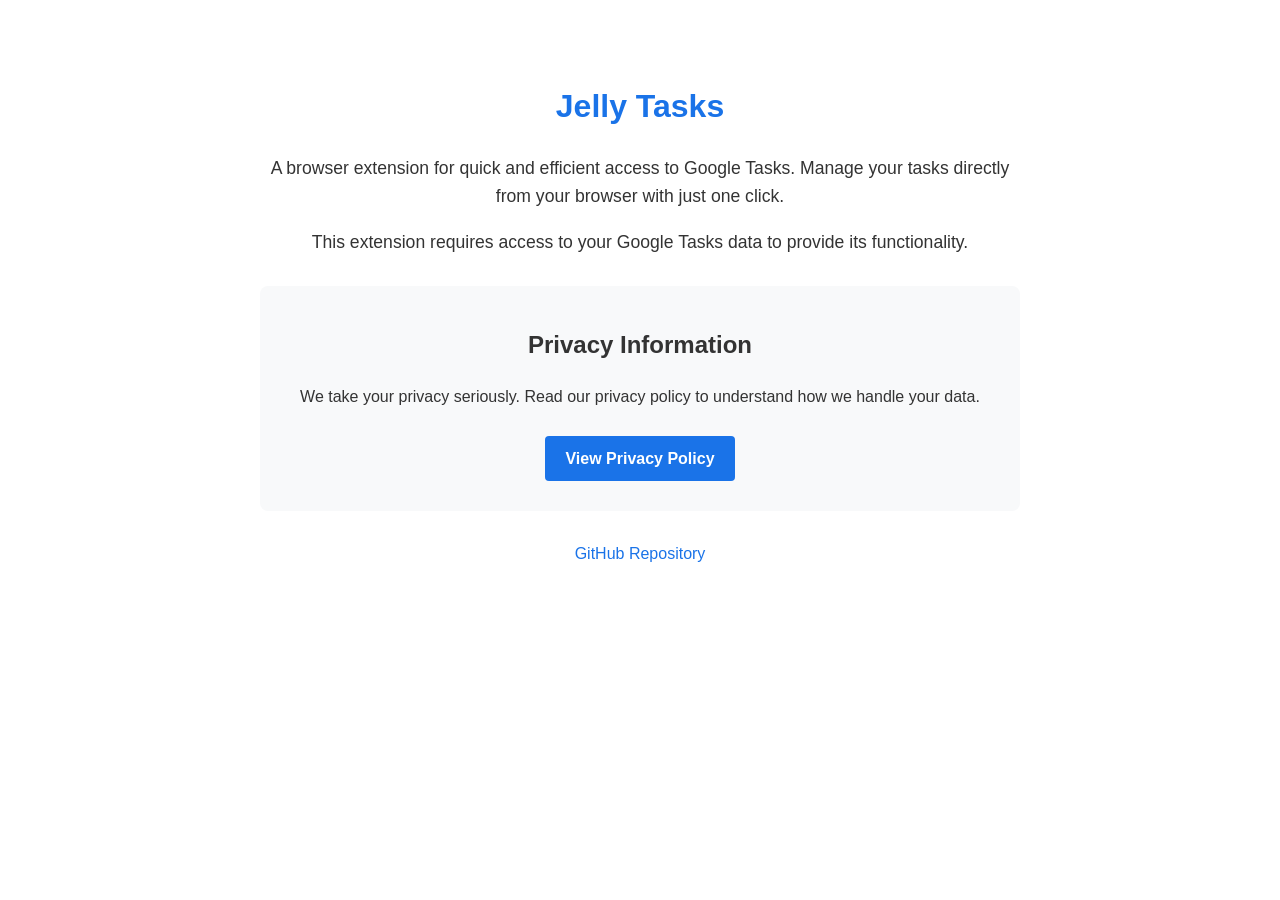
==== index.html @ 18787574 "Update homepage with more prominent privacy policy section" ====
<!DOCTYPE html>
<html lang="en">
<head>
    <meta charset="UTF-8">
    <meta name="viewport" content="width=device-width, initial-scale=1.0">
    <title>Jelly Tasks - Google Tasks Extension</title>
    <style>
        body {
            font-family: Arial, sans-serif;
            line-height: 1.6;
            max-width: 800px;
            margin: 0 auto;
            padding: 20px;
            color: #333;
        }
        .container {
            text-align: center;
            padding: 40px 20px;
        }
        h1 { color: #1a73e8; }
        .description {
            margin: 20px 0;
            font-size: 1.1em;
        }
        .privacy-section {
            margin: 30px 0;
            padding: 20px;
            background: #f8f9fa;
            border-radius: 8px;
        }
        .privacy-link {
            display: inline-block;
            margin: 10px 0;
            padding: 10px 20px;
            background: #1a73e8;
            color: white;
            text-decoration: none;
            border-radius: 4px;
            font-weight: bold;
        }
        .privacy-link:hover {
            background: #1557b0;
        }
        .other-links {
            margin-top: 30px;
        }
        .other-links a {
            color: #1a73e8;
            text-decoration: none;
            margin: 0 10px;
        }
        .other-links a:hover {
            text-decoration: underline;
        }
    </style>
</head>
<body>
    <div class="container">
        <h1>Jelly Tasks</h1>
        
        <div class="description">
            <p>A browser extension for quick and efficient access to Google Tasks. Manage your tasks directly from your browser with just one click.</p>
            <p>This extension requires access to your Google Tasks data to provide its functionality.</p>
        </div>

        <div class="privacy-section">
            <h2>Privacy Information</h2>
            <p>We take your privacy seriously. Read our privacy policy to understand how we handle your data.</p>
            <a href="privacy_policy.html" class="privacy-link">View Privacy Policy</a>
        </div>
        
        <div class="other-links">
            <a href="https://github.com/Russile/JellyTasks">GitHub Repository</a>
        </div>
    </div>
</body>
</html>
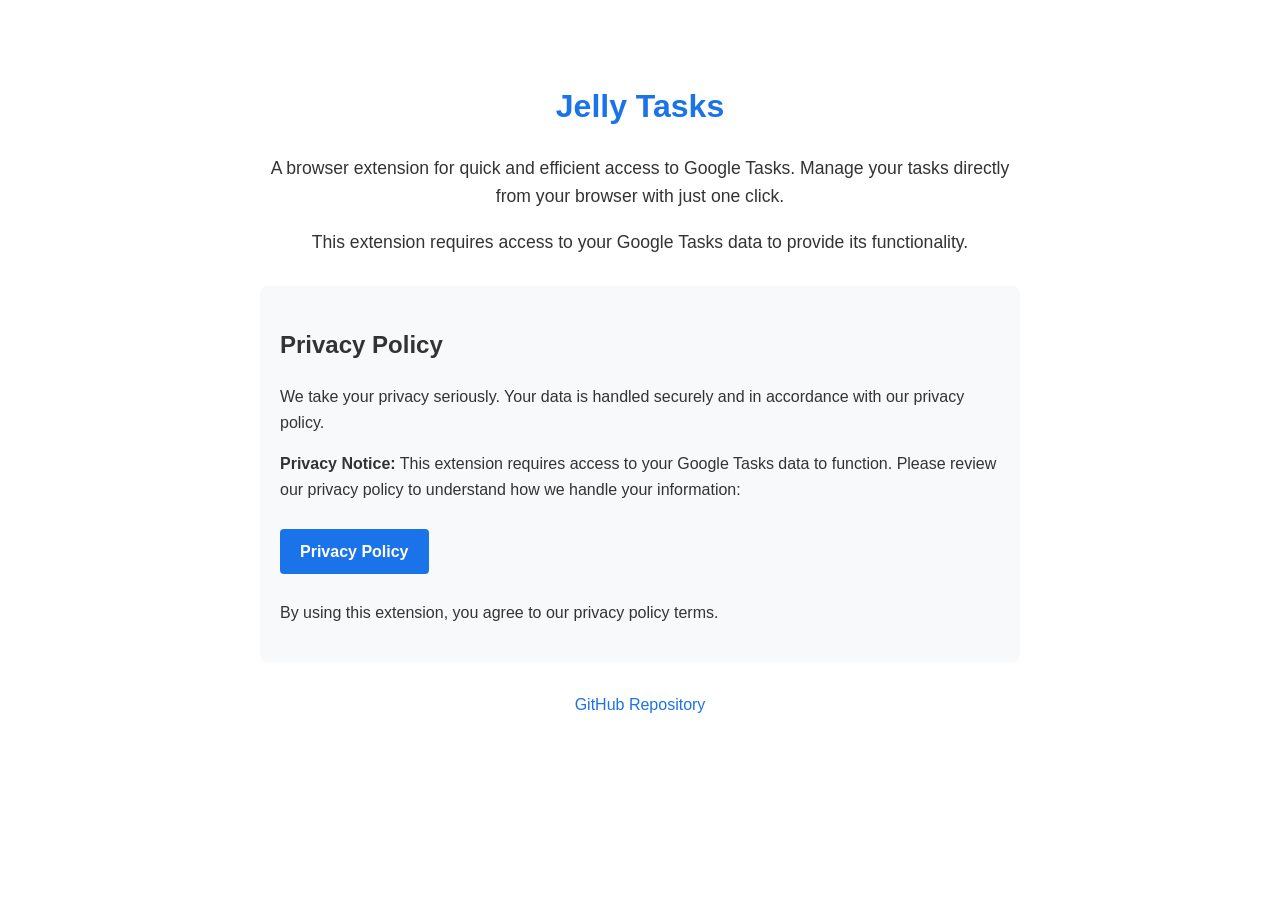
==== commit 3fd984aa: "Update privacy policy link to absolute URL and enhance privacy section" ====
--- a/index.html
+++ b/index.html
@@ -4,6 +4,8 @@
     <meta charset="UTF-8">
     <meta name="viewport" content="width=device-width, initial-scale=1.0">
     <title>Jelly Tasks - Google Tasks Extension</title>
+    <meta name="description" content="Quick access to Google Tasks with built-in privacy protection">
+    <link rel="canonical" href="https://russile.github.io/JellyTasks/" />
     <style>
         body {
             font-family: Arial, sans-serif;
@@ -27,13 +29,14 @@
             padding: 20px;
             background: #f8f9fa;
             border-radius: 8px;
+            text-align: left;
         }
         .privacy-link {
             display: inline-block;
             margin: 10px 0;
             padding: 10px 20px;
             background: #1a73e8;
-            color: white;
+            color: white !important;
             text-decoration: none;
             border-radius: 4px;
             font-weight: bold;
@@ -64,9 +67,13 @@
         </div>
 
         <div class="privacy-section">
-            <h2>Privacy Information</h2>
-            <p>We take your privacy seriously. Read our privacy policy to understand how we handle your data.</p>
-            <a href="privacy_policy.html" class="privacy-link">View Privacy Policy</a>
+            <h2>Privacy Policy</h2>
+            <p>We take your privacy seriously. Your data is handled securely and in accordance with our privacy policy.</p>
+            <p><strong>Privacy Notice:</strong> This extension requires access to your Google Tasks data to function. Please review our privacy policy to understand how we handle your information:</p>
+            <p>
+                <a href="https://russile.github.io/JellyTasks/privacy_policy.html" class="privacy-link" rel="noopener">Privacy Policy</a>
+            </p>
+            <p>By using this extension, you agree to our privacy policy terms.</p>
         </div>
         
         <div class="other-links">
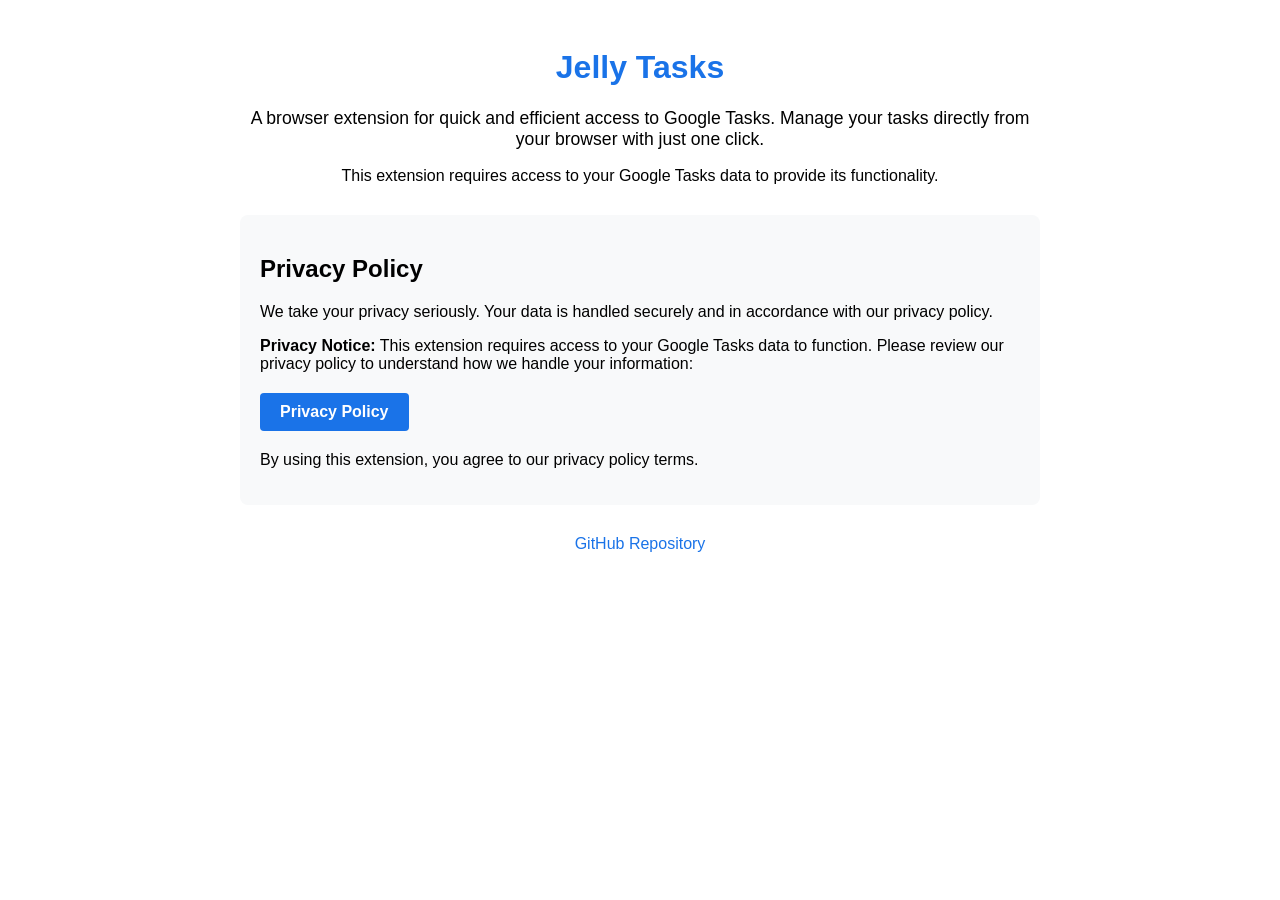
==== commit 5becd069: "Update privacy policy link and file extension to match OAuth config" ====
--- a/index.html
+++ b/index.html
@@ -6,78 +6,28 @@
     <title>Jelly Tasks - Google Tasks Extension</title>
     <meta name="description" content="Quick access to Google Tasks with built-in privacy protection">
     <link rel="canonical" href="https://russile.github.io/JellyTasks/" />
-    <style>
-        body {
-            font-family: Arial, sans-serif;
-            line-height: 1.6;
-            max-width: 800px;
-            margin: 0 auto;
-            padding: 20px;
-            color: #333;
-        }
-        .container {
-            text-align: center;
-            padding: 40px 20px;
-        }
-        h1 { color: #1a73e8; }
-        .description {
-            margin: 20px 0;
-            font-size: 1.1em;
-        }
-        .privacy-section {
-            margin: 30px 0;
-            padding: 20px;
-            background: #f8f9fa;
-            border-radius: 8px;
-            text-align: left;
-        }
-        .privacy-link {
-            display: inline-block;
-            margin: 10px 0;
-            padding: 10px 20px;
-            background: #1a73e8;
-            color: white !important;
-            text-decoration: none;
-            border-radius: 4px;
-            font-weight: bold;
-        }
-        .privacy-link:hover {
-            background: #1557b0;
-        }
-        .other-links {
-            margin-top: 30px;
-        }
-        .other-links a {
-            color: #1a73e8;
-            text-decoration: none;
-            margin: 0 10px;
-        }
-        .other-links a:hover {
-            text-decoration: underline;
-        }
-    </style>
 </head>
 <body>
-    <div class="container">
-        <h1>Jelly Tasks</h1>
+    <div style="font-family: Arial, sans-serif; max-width: 800px; margin: 0 auto; padding: 20px; text-align: center;">
+        <h1 style="color: #1a73e8;">Jelly Tasks</h1>
         
-        <div class="description">
-            <p>A browser extension for quick and efficient access to Google Tasks. Manage your tasks directly from your browser with just one click.</p>
+        <div style="margin: 20px 0;">
+            <p style="font-size: 1.1em;">A browser extension for quick and efficient access to Google Tasks. Manage your tasks directly from your browser with just one click.</p>
             <p>This extension requires access to your Google Tasks data to provide its functionality.</p>
         </div>
 
-        <div class="privacy-section">
+        <div style="margin: 30px 0; padding: 20px; background: #f8f9fa; border-radius: 8px; text-align: left;">
             <h2>Privacy Policy</h2>
             <p>We take your privacy seriously. Your data is handled securely and in accordance with our privacy policy.</p>
             <p><strong>Privacy Notice:</strong> This extension requires access to your Google Tasks data to function. Please review our privacy policy to understand how we handle your information:</p>
-            <p>
-                <a href="https://russile.github.io/JellyTasks/privacy_policy.html" class="privacy-link" rel="noopener">Privacy Policy</a>
+            <p style="margin: 20px 0;">
+                <a href="privacy_policy.htm" style="display: inline-block; padding: 10px 20px; background: #1a73e8; color: white; text-decoration: none; border-radius: 4px; font-weight: bold;">Privacy Policy</a>
             </p>
             <p>By using this extension, you agree to our privacy policy terms.</p>
         </div>
         
-        <div class="other-links">
-            <a href="https://github.com/Russile/JellyTasks">GitHub Repository</a>
+        <div style="margin-top: 30px;">
+            <a href="https://github.com/Russile/JellyTasks" style="color: #1a73e8; text-decoration: none;">GitHub Repository</a>
         </div>
     </div>
 </body>
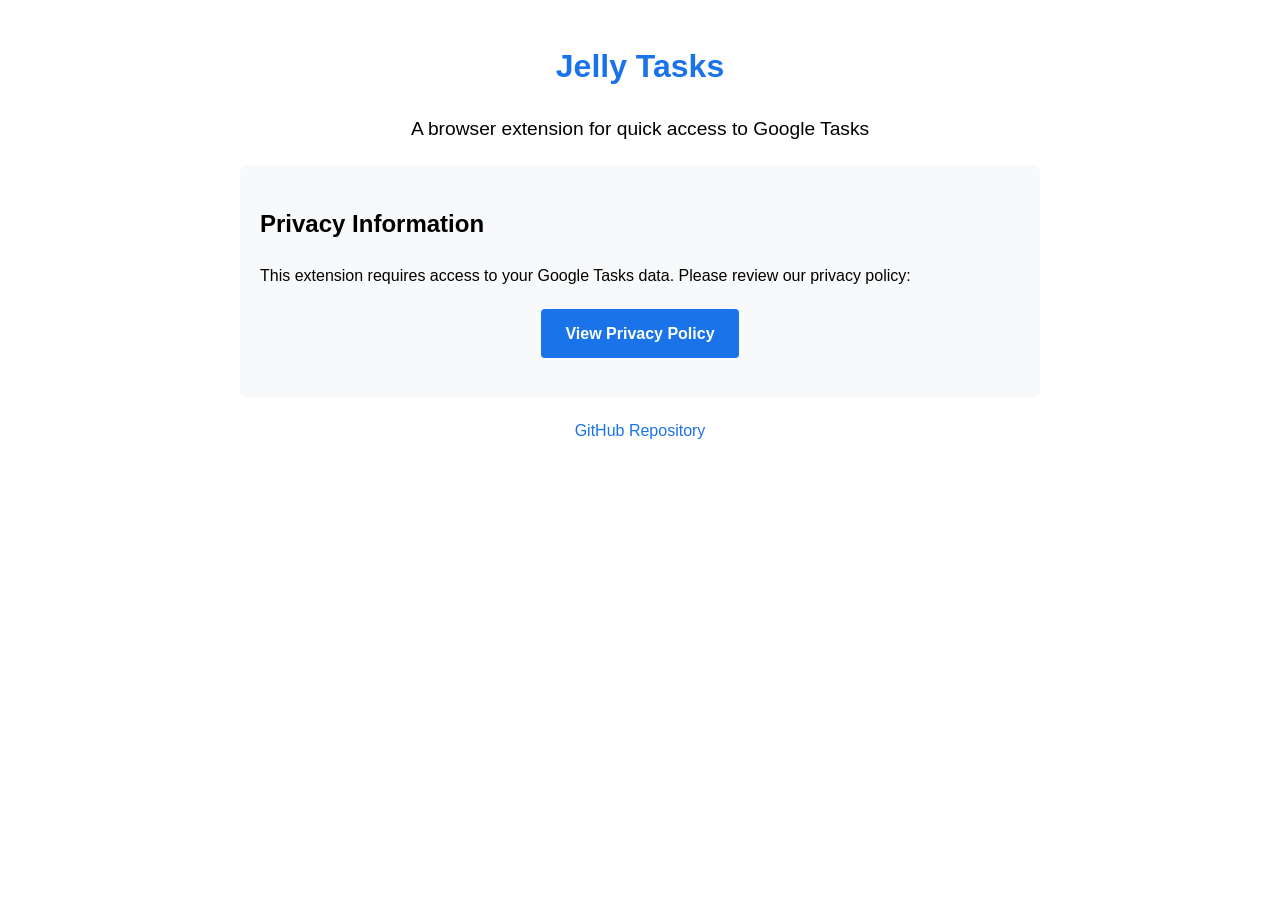
==== commit c1f8bee2: "Update homepage with clearer privacy policy section" ====
--- a/index.html
+++ b/index.html
@@ -4,31 +4,34 @@
     <meta charset="UTF-8">
     <meta name="viewport" content="width=device-width, initial-scale=1.0">
     <title>Jelly Tasks - Google Tasks Extension</title>
-    <meta name="description" content="Quick access to Google Tasks with built-in privacy protection">
-    <link rel="canonical" href="https://russile.github.io/JellyTasks/" />
 </head>
-<body>
-    <div style="font-family: Arial, sans-serif; max-width: 800px; margin: 0 auto; padding: 20px; text-align: center;">
+<body style="font-family: Arial, sans-serif; line-height: 1.6; margin: 0; padding: 20px;">
+    <div style="max-width: 800px; margin: 0 auto; text-align: center;">
         <h1 style="color: #1a73e8;">Jelly Tasks</h1>
         
-        <div style="margin: 20px 0;">
-            <p style="font-size: 1.1em;">A browser extension for quick and efficient access to Google Tasks. Manage your tasks directly from your browser with just one click.</p>
-            <p>This extension requires access to your Google Tasks data to provide its functionality.</p>
+        <p style="font-size: 1.2em; margin: 20px 0;">
+            A browser extension for quick access to Google Tasks
+        </p>
+
+        <div style="background-color: #f8f9fa; padding: 20px; border-radius: 8px; margin: 20px 0; text-align: left;">
+            <h2>Privacy Information</h2>
+            <p>This extension requires access to your Google Tasks data. Please review our privacy policy:</p>
+            
+            <div style="text-align: center; margin: 20px 0;">
+                <a href="https://russile.github.io/JellyTasks/privacy_policy.html" 
+                   style="display: inline-block; padding: 12px 24px; background-color: #1a73e8; color: white; 
+                          text-decoration: none; border-radius: 4px; font-weight: bold;">
+                    View Privacy Policy
+                </a>
+            </div>
         </div>
 
-        <div style="margin: 30px 0; padding: 20px; background: #f8f9fa; border-radius: 8px; text-align: left;">
-            <h2>Privacy Policy</h2>
-            <p>We take your privacy seriously. Your data is handled securely and in accordance with our privacy policy.</p>
-            <p><strong>Privacy Notice:</strong> This extension requires access to your Google Tasks data to function. Please review our privacy policy to understand how we handle your information:</p>
-            <p style="margin: 20px 0;">
-                <a href="privacy_policy.htm" style="display: inline-block; padding: 10px 20px; background: #1a73e8; color: white; text-decoration: none; border-radius: 4px; font-weight: bold;">Privacy Policy</a>
-            </p>
-            <p>By using this extension, you agree to our privacy policy terms.</p>
-        </div>
-        
-        <div style="margin-top: 30px;">
-            <a href="https://github.com/Russile/JellyTasks" style="color: #1a73e8; text-decoration: none;">GitHub Repository</a>
+        <div style="margin-top: 20px;">
+            <a href="https://github.com/Russile/JellyTasks" 
+               style="color: #1a73e8; text-decoration: none;">
+                GitHub Repository
+            </a>
         </div>
     </div>
 </body>
-</html> +</html>
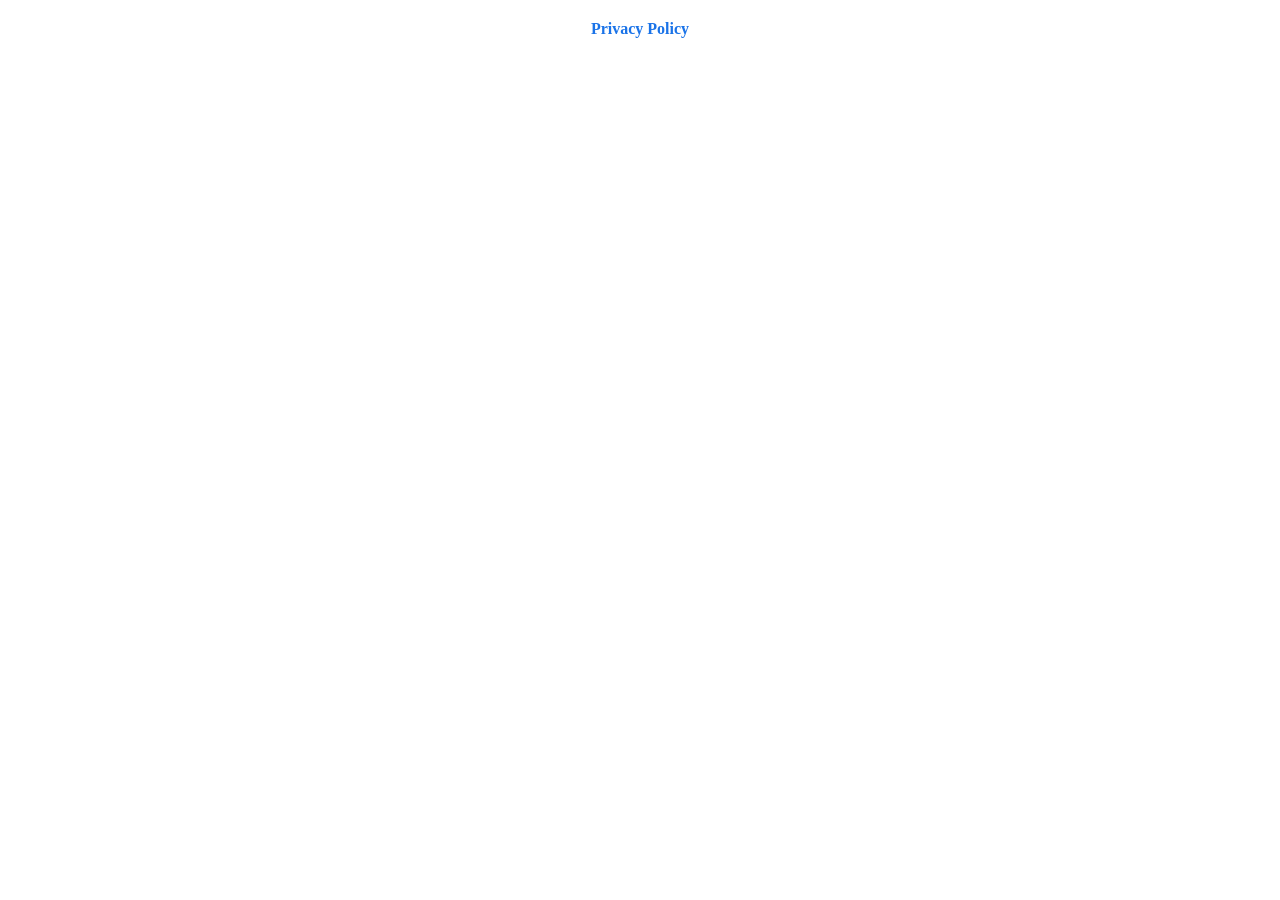
==== commit 934ad8f4: "Simplify homepage to basic privacy policy link" ====
--- a/index.html
+++ b/index.html
@@ -1,37 +1,12 @@
 <!DOCTYPE html>
-<html lang="en">
+<html>
 <head>
-    <meta charset="UTF-8">
-    <meta name="viewport" content="width=device-width, initial-scale=1.0">
-    <title>Jelly Tasks - Google Tasks Extension</title>
+    <title>Jelly Tasks</title>
 </head>
-<body style="font-family: Arial, sans-serif; line-height: 1.6; margin: 0; padding: 20px;">
-    <div style="max-width: 800px; margin: 0 auto; text-align: center;">
-        <h1 style="color: #1a73e8;">Jelly Tasks</h1>
-        
-        <p style="font-size: 1.2em; margin: 20px 0;">
-            A browser extension for quick access to Google Tasks
-        </p>
-
-        <div style="background-color: #f8f9fa; padding: 20px; border-radius: 8px; margin: 20px 0; text-align: left;">
-            <h2>Privacy Information</h2>
-            <p>This extension requires access to your Google Tasks data. Please review our privacy policy:</p>
-            
-            <div style="text-align: center; margin: 20px 0;">
-                <a href="https://russile.github.io/JellyTasks/privacy_policy.html" 
-                   style="display: inline-block; padding: 12px 24px; background-color: #1a73e8; color: white; 
-                          text-decoration: none; border-radius: 4px; font-weight: bold;">
-                    View Privacy Policy
-                </a>
-            </div>
-        </div>
-
-        <div style="margin-top: 20px;">
-            <a href="https://github.com/Russile/JellyTasks" 
-               style="color: #1a73e8; text-decoration: none;">
-                GitHub Repository
-            </a>
-        </div>
+<body>
+    <div style="text-align: center; margin-top: 20px;">
+        <a href="https://russile.github.io/JellyTasks/privacy_policy.html" 
+           style="color: #1a73e8; font-weight: bold; text-decoration: none;">Privacy Policy</a>
     </div>
 </body>
 </html>
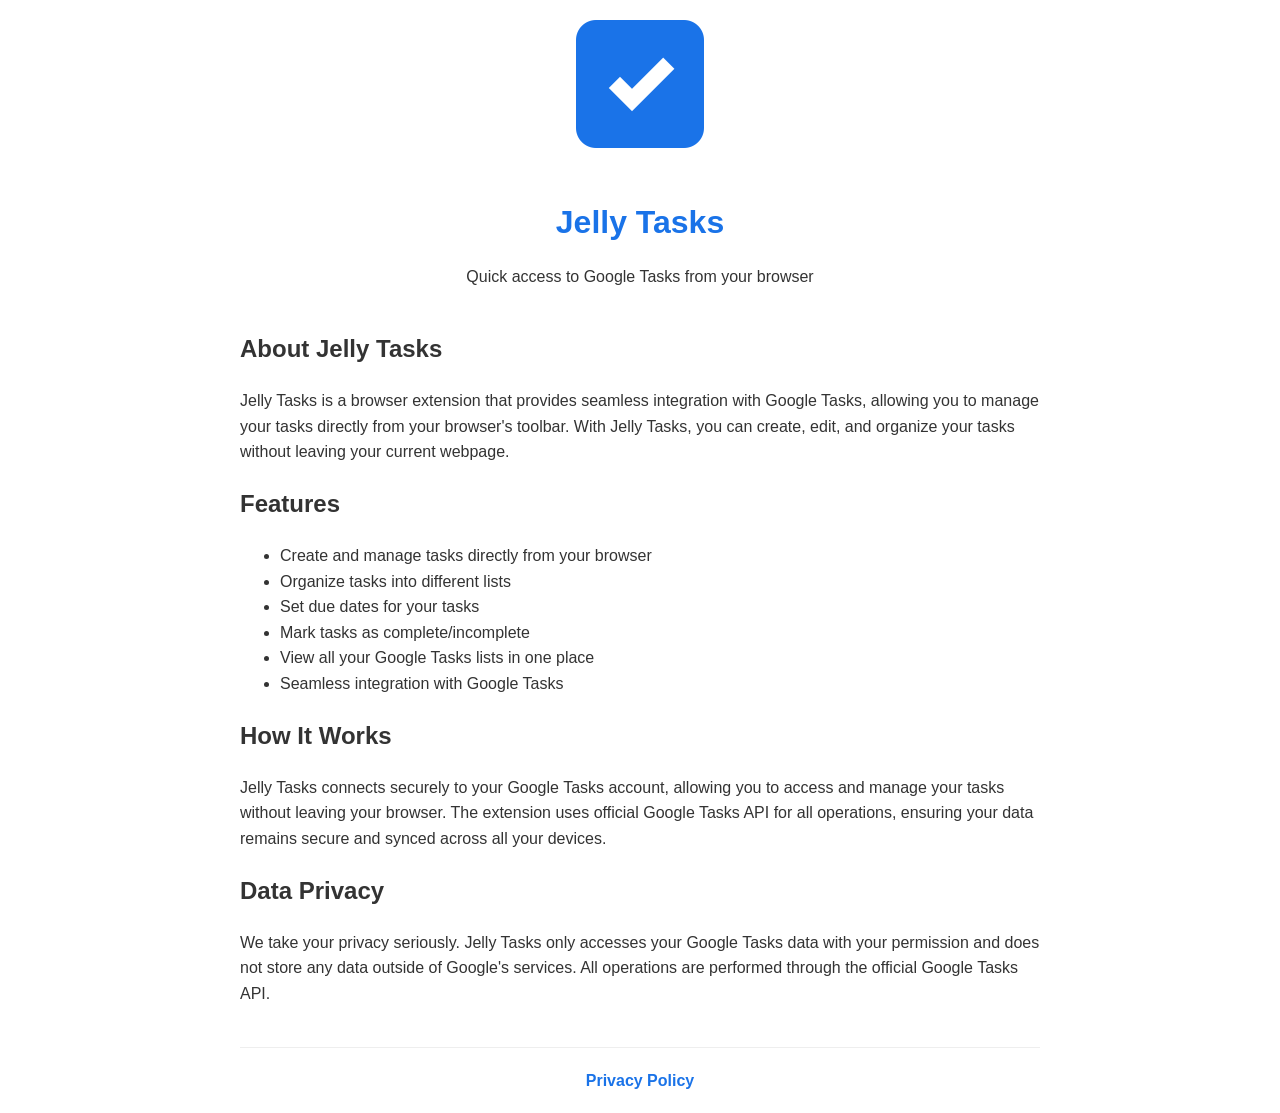
==== commit 610ebe56: "docs: update homepage with app purpose and features for OAuth verification" ====
--- a/index.html
+++ b/index.html
@@ -2,11 +2,91 @@
 <html>
 <head>
     <title>Jelly Tasks</title>
+    <style>
+        body {
+            font-family: 'Segoe UI', Arial, sans-serif;
+            line-height: 1.6;
+            max-width: 800px;
+            margin: 0 auto;
+            padding: 20px;
+            color: #333;
+        }
+        .header {
+            text-align: center;
+            margin-bottom: 40px;
+        }
+        .logo {
+            width: 128px;
+            height: 128px;
+            margin-bottom: 20px;
+        }
+        h1 {
+            color: #1a73e8;
+            margin-bottom: 10px;
+        }
+        .description {
+            margin-bottom: 30px;
+            text-align: left;
+        }
+        .footer {
+            text-align: center;
+            margin-top: 40px;
+            padding-top: 20px;
+            border-top: 1px solid #eee;
+        }
+        .privacy-link {
+            color: #1a73e8;
+            font-weight: bold;
+            text-decoration: none;
+        }
+        .privacy-link:hover {
+            text-decoration: underline;
+        }
+    </style>
 </head>
 <body>
-    <div style="text-align: center; margin-top: 20px;">
+    <div class="header">
+        <img src="icons/icon128.png" alt="Jelly Tasks Logo" class="logo">
+        <h1>Jelly Tasks</h1>
+        <p>Quick access to Google Tasks from your browser</p>
+    </div>
+
+    <div class="description">
+        <h2>About Jelly Tasks</h2>
+        <p>
+            Jelly Tasks is a browser extension that provides seamless integration with Google Tasks, 
+            allowing you to manage your tasks directly from your browser's toolbar. With Jelly Tasks, 
+            you can create, edit, and organize your tasks without leaving your current webpage.
+        </p>
+
+        <h2>Features</h2>
+        <ul>
+            <li>Create and manage tasks directly from your browser</li>
+            <li>Organize tasks into different lists</li>
+            <li>Set due dates for your tasks</li>
+            <li>Mark tasks as complete/incomplete</li>
+            <li>View all your Google Tasks lists in one place</li>
+            <li>Seamless integration with Google Tasks</li>
+        </ul>
+
+        <h2>How It Works</h2>
+        <p>
+            Jelly Tasks connects securely to your Google Tasks account, allowing you to access and 
+            manage your tasks without leaving your browser. The extension uses official Google Tasks 
+            API for all operations, ensuring your data remains secure and synced across all your devices.
+        </p>
+
+        <h2>Data Privacy</h2>
+        <p>
+            We take your privacy seriously. Jelly Tasks only accesses your Google Tasks data with your 
+            permission and does not store any data outside of Google's services. All operations are 
+            performed through the official Google Tasks API.
+        </p>
+    </div>
+
+    <div class="footer">
         <a href="https://russile.github.io/JellyTasks/privacy_policy.html" 
-           style="color: #1a73e8; font-weight: bold; text-decoration: none;">Privacy Policy</a>
+           class="privacy-link">Privacy Policy</a>
     </div>
 </body>
 </html>
